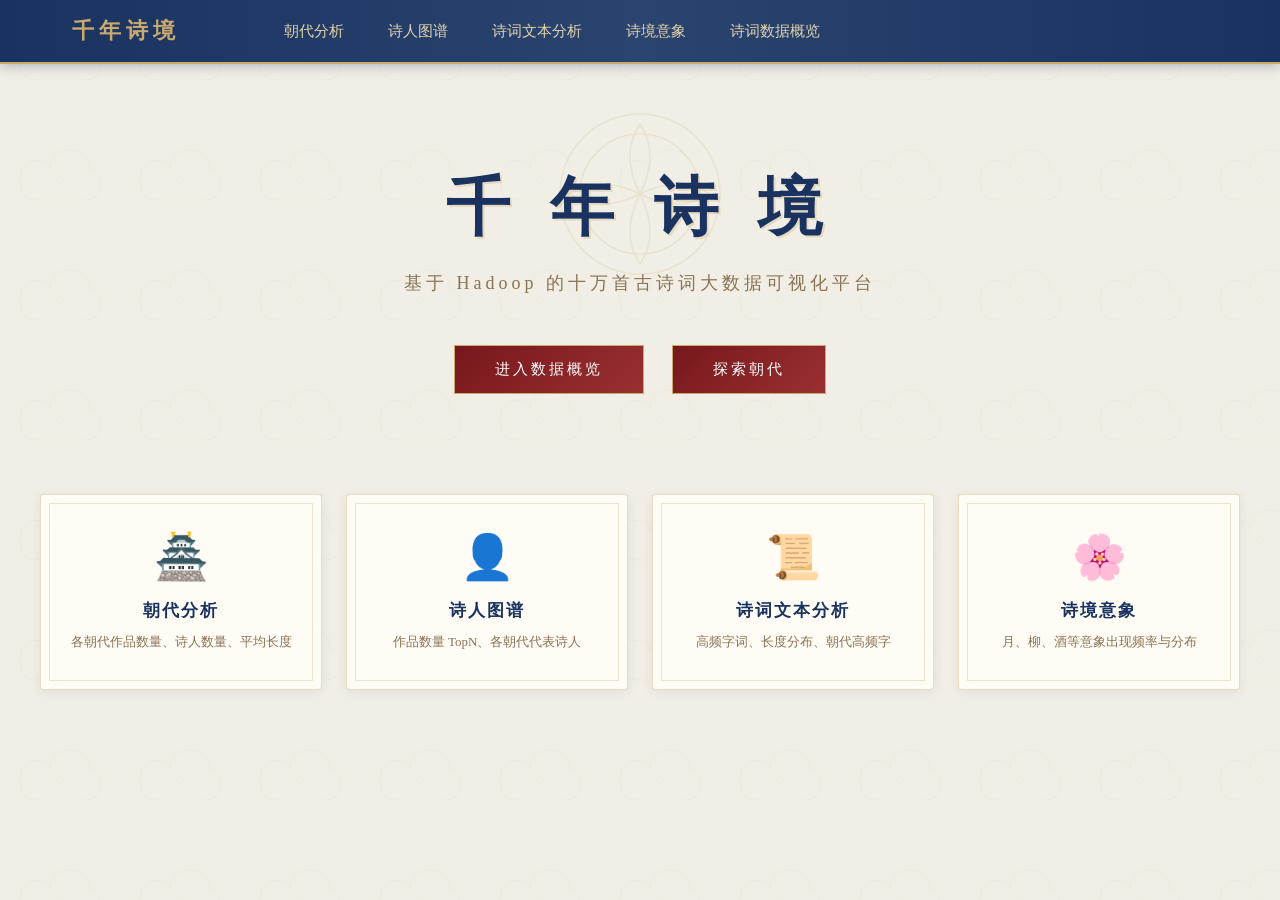
==== frontend/index.html @ cacd93f1 "feat:前端框架和简单的静态数据统计" ====
<!DOCTYPE html>
<html lang="zh-CN">
<head>
    <meta charset="UTF-8">
    <title>千年诗境 · 首页</title>
    <link rel="stylesheet" href="css/style.css">
</head>
<body data-page="home">
    <nav class="nav">
        <a href="index.html" class="logo">千年诗境</a>
        <a href="dynasty.html" data-page="dynasty">朝代分析</a>
        <a href="poet.html" data-page="poet">诗人图谱</a>
        <a href="text.html" data-page="text">诗词文本分析</a>
        <a href="imagery.html" data-page="imagery">诗境意象</a>
        <a href="overview.html" data-page="overview">诗词数据概览</a>
    </nav>

    <div class="hero">
        <h1>千 年 诗 境</h1>
        <p class="sub">基于 Hadoop 的十万首古诗词大数据可视化平台</p>
        <div class="actions">
            <a href="overview.html">进入数据概览</a>
            <a href="dynasty.html">探索朝代</a>
        </div>
    </div>

    <div class="feature-grid">
        <a href="dynasty.html" class="feature-item">
            <div class="icon">🏯</div>
            <h4>朝代分析</h4>
            <p>各朝代作品数量、诗人数量、平均长度</p>
        </a>
        <a href="poet.html" class="feature-item">
            <div class="icon">👤</div>
            <h4>诗人图谱</h4>
            <p>作品数量 TopN、各朝代代表诗人</p>
        </a>
        <a href="text.html" class="feature-item">
            <div class="icon">📜</div>
            <h4>诗词文本分析</h4>
            <p>高频字词、长度分布、朝代高频字</p>
        </a>
        <a href="imagery.html" class="feature-item">
            <div class="icon">🌸</div>
            <h4>诗境意象</h4>
            <p>月、柳、酒等意象出现频率与分布</p>
        </a>
    </div>

    <script src="js/common.js"></script>
</body>
</html>
---- frontend/css/style.css ----
/* ===== 千年诗境 · 掐丝珐琅古典风 ===== */
/* 配色：佛头青 #19325F / 朱樱 #77171C / 描金 #C9A96E / 莲子白 #E5D3AA / 凝脂 #F1EEE5 */

* { margin: 0; padding: 0; box-sizing: border-box; }

:root {
    --ink-blue: #19325F;      /* 佛头青 */
    --crimson: #77171C;       /* 朱樱 */
    --gold: #C9A96E;          /* 描金 */
    --gold-light: #E5D3AA;    /* 莲子白 */
    --paper: #F1EEE5;         /* 凝脂 */
    --paper-dark: #E8DFD0;
    --pine: #3D6036;          /* 松绿 */
    --vermilion: #A33F32;     /* 朱草 */
}

body {
    font-family: "Microsoft YaHei", "PingFang SC", "STSong", "宋体", serif;
    color: #2a2a2a;
    min-height: 100vh;
    /* 淡色云纹背景，用SVG内联pattern实现 */
    background-color: var(--paper);
    background-image: url("data:image/svg+xml,%3Csvg xmlns='http://www.w3.org/2000/svg' width='120' height='120' viewBox='0 0 120 120'%3E%3Cg fill='none' stroke='%23C9A96E' stroke-width='0.5' opacity='0.15'%3E%3Cpath d='M20,60 Q20,40 40,40 Q50,40 50,50 Q50,30 70,30 Q90,30 90,50 Q100,50 100,65 Q100,80 85,80 L35,80 Q20,80 20,60 Z'/%3E%3Ccircle cx='60' cy='60' r='3'/%3E%3C/g%3E%3C/svg%3E");
}

/* ===== 顶部导航：深蓝底 + 金边 ===== */
.nav {
    background: linear-gradient(90deg, var(--ink-blue) 0%, #2a4470 50%, var(--ink-blue) 100%);
    padding: 0 50px;
    display: flex;
    align-items: center;
    height: 64px;
    box-shadow: 0 2px 12px rgba(25, 50, 95, 0.3);
    border-bottom: 2px solid var(--gold);
    position: sticky;
    top: 0;
    z-index: 100;
}
.nav .logo {
    color: var(--gold);
    font-size: 22px;
    font-weight: bold;
    letter-spacing: 5px;
    margin-right: 60px;
    text-decoration: none;
    font-family: "STKaiti", "KaiTi", serif;
}
.nav a {
    color: var(--gold-light);
    text-decoration: none;
    padding: 0 22px;
    line-height: 64px;
    font-size: 15px;
    transition: all 0.25s;
    position: relative;
}
.nav a:hover {
    color: #fff;
    background: rgba(201, 169, 110, 0.15);
}
.nav a.active {
    color: #fff;
    background: rgba(201, 169, 110, 0.2);
}
.nav a.active::after {
    content: '';
    position: absolute;
    bottom: 0;
    left: 50%;
    transform: translateX(-50%);
    width: 30px;
    height: 2px;
    background: var(--gold);
}

/* ===== 页面容器 ===== */
.container {
    max-width: 1400px;
    margin: 0 auto;
    padding: 40px 30px;
}

/* ===== 页头：带装饰线 ===== */
.page-header {
    text-align: center;
    margin-bottom: 40px;
    padding: 20px 0;
}
.page-header h1 {
    font-size: 30px;
    color: var(--ink-blue);
    letter-spacing: 6px;
    font-family: "STKaiti", "KaiTi", serif;
    display: inline-block;
    padding: 0 40px;
    position: relative;
}
.page-header h1::before,
.page-header h1::after {
    content: '❖';
    color: var(--gold);
    font-size: 20px;
    position: absolute;
    top: 50%;
    transform: translateY(-50%);
}
.page-header h1::before { left: 0; }
.page-header h1::after { right: 0; }
.page-header p {
    color: #8b7355;
    margin-top: 12px;
    font-size: 14px;
    letter-spacing: 2px;
}

/* ===== 卡片：米白底 + 金边 + 古风角花 ===== */
.card {
    background: rgba(255, 253, 247, 0.9);
    border-radius: 4px;
    padding: 24px;
    box-shadow: 0 2px 16px rgba(25, 50, 95, 0.1);
    margin-bottom: 24px;
    border: 1px solid rgba(201, 169, 110, 0.4);
    position: relative;
}
/* 四角花纹装饰 */
.card::before,
.card::after {
    content: '';
    position: absolute;
    width: 14px;
    height: 14px;
    border: 2px solid var(--gold);
}
.card::before {
    top: -2px; left: -2px;
    border-right: none; border-bottom: none;
}
.card::after {
    bottom: -2px; right: -2px;
    border-left: none; border-top: none;
}
.card h3 {
    color: var(--ink-blue);
    font-size: 17px;
    margin-bottom: 18px;
    padding-left: 12px;
    border-left: 3px solid var(--crimson);
    font-family: "STKaiti", "KaiTi", serif;
    letter-spacing: 2px;
}

/* ===== 网格 ===== */
.grid-2 {
    display: grid;
    grid-template-columns: 1fr 1fr;
    gap: 24px;
}
.grid-2 .card { margin-bottom: 0; }
@media (max-width: 900px) {
    .grid-2 { grid-template-columns: 1fr; }
}

.chart {
    width: 100%;
    height: 360px;
}

/* ===== 首页 hero ===== */
.hero {
    text-align: center;
    padding: 100px 20px 60px;
    position: relative;
}
.hero::before {
    content: '';
    position: absolute;
    top: 30px; left: 50%;
    transform: translateX(-50%);
    width: 200px; height: 200px;
    background: url("data:image/svg+xml,%3Csvg xmlns='http://www.w3.org/2000/svg' viewBox='0 0 100 100'%3E%3Cg fill='none' stroke='%23C9A96E' stroke-width='0.8' opacity='0.3'%3E%3Ccircle cx='50' cy='50' r='40'/%3E%3Ccircle cx='50' cy='50' r='30'/%3E%3Cpath d='M50,15 Q60,30 50,50 Q40,30 50,15 Z'/%3E%3Cpath d='M50,85 Q60,70 50,50 Q40,70 50,85 Z'/%3E%3Cpath d='M15,50 Q30,40 50,50 Q30,60 15,50 Z'/%3E%3Cpath d='M85,50 Q70,40 50,50 Q70,60 85,50 Z'/%3E%3C/g%3E%3C/svg%3E") center/contain no-repeat;
    opacity: 0.5;
    pointer-events: none;
}
.hero h1 {
    font-size: 64px;
    color: var(--ink-blue);
    letter-spacing: 12px;
    margin-bottom: 20px;
    font-family: "STKaiti", "KaiTi", serif;
    text-shadow: 2px 2px 0 rgba(201, 169, 110, 0.3);
    position: relative;
}
.hero .sub {
    font-size: 18px;
    color: #8b7355;
    margin-bottom: 50px;
    letter-spacing: 4px;
}
.hero .actions { position: relative; }
.hero .actions a {
    display: inline-block;
    padding: 14px 40px;
    background: linear-gradient(135deg, var(--crimson), #993030);
    color: #fff;
    text-decoration: none;
    border: 1px solid var(--gold);
    margin: 0 12px;
    letter-spacing: 3px;
    font-size: 15px;
    transition: all 0.25s;
    position: relative;
}
.hero .actions a:hover {
    background: linear-gradient(135deg, #993030, var(--crimson));
    box-shadow: 0 4px 16px rgba(119, 23, 28, 0.4);
    transform: translateY(-2px);
}
.hero .actions a.secondary {
    background: transparent;
    color: var(--ink-blue);
    border: 1px solid var(--ink-blue);
}
.hero .actions a.secondary:hover {
    background: var(--ink-blue);
    color: #fff;
}

/* ===== 首页功能入口 ===== */
.feature-grid {
    display: grid;
    grid-template-columns: repeat(4, 1fr);
    gap: 24px;
    max-width: 1200px;
    margin: 40px auto 0;
}
@media (max-width: 900px) {
    .feature-grid { grid-template-columns: repeat(2, 1fr); }
}
.feature-item {
    background: rgba(255, 253, 247, 0.9);
    border-radius: 4px;
    padding: 36px 20px;
    text-align: center;
    text-decoration: none;
    color: #2a2a2a;
    border: 1px solid rgba(201, 169, 110, 0.4);
    box-shadow: 0 2px 12px rgba(25, 50, 95, 0.08);
    transition: all 0.25s;
    position: relative;
}
.feature-item::before {
    content: '';
    position: absolute;
    top: 8px; left: 8px; right: 8px; bottom: 8px;
    border: 1px solid rgba(201, 169, 110, 0.3);
    pointer-events: none;
}
.feature-item:hover {
    transform: translateY(-6px);
    box-shadow: 0 8px 24px rgba(25, 50, 95, 0.15);
    border-color: var(--gold);
}
.feature-item .icon {
    font-size: 44px;
    margin-bottom: 16px;
}
.feature-item h4 {
    color: var(--ink-blue);
    margin-bottom: 10px;
    font-size: 17px;
    font-family: "STKaiti", "KaiTi", serif;
    letter-spacing: 2px;
}
.feature-item p {
    font-size: 13px;
    color: #8b7355;
    line-height: 1.6;
}

.badge {
    display: inline-block;
    background: var(--gold);
    color: #fff;
    font-size: 12px;
    padding: 2px 10px;
    border-radius: 2px;
    margin-left: 8px;
    vertical-align: middle;
    letter-spacing: 1px;
}
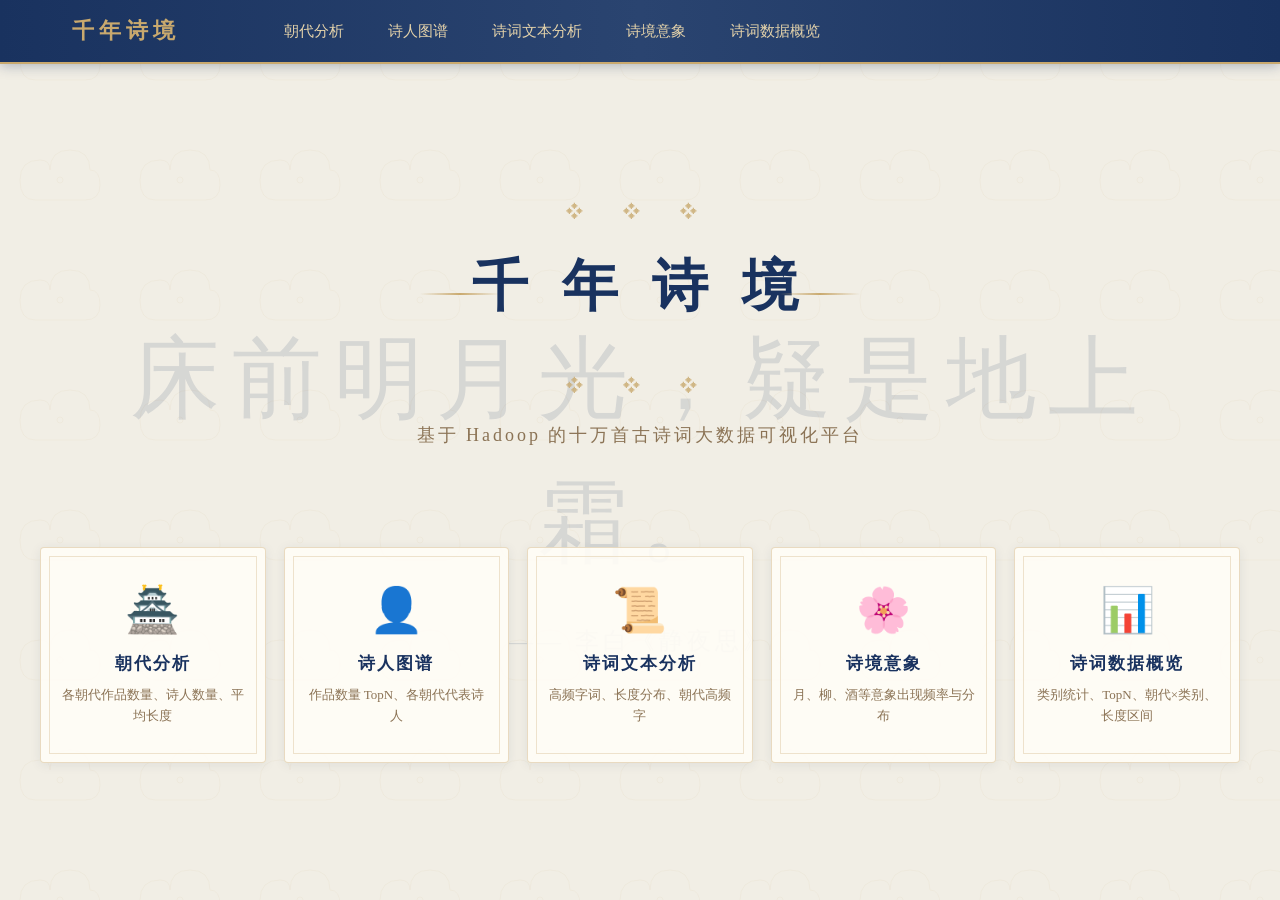
==== commit 781d06cd: "update" ====
--- a/frontend/index.html
+++ b/frontend/index.html
@@ -2,8 +2,111 @@
 <html lang="zh-CN">
 <head>
     <meta charset="UTF-8">
+    <meta name="viewport" content="width=device-width, initial-scale=1.0">
     <title>千年诗境 · 首页</title>
     <link rel="stylesheet" href="css/style.css">
+    <style>
+        /* 背景轮播诗句 */
+        .bg-poem {
+            position: fixed;
+            top: 64px;
+            left: 0; right: 0;
+            height: calc(100vh - 64px);
+            display: flex;
+            flex-direction: column;
+            align-items: center;
+            justify-content: center;
+            pointer-events: none;
+            z-index: 0;
+        }
+        .bg-poem .line {
+            font-size: clamp(40px, 8vw, 90px);
+            color: var(--ink-blue);
+            opacity: 0.12;
+            font-family: "STKaiti", "KaiTi", "华文楷体", serif;
+            letter-spacing: 12px;
+            text-align: center;
+            line-height: 1.6;
+            transition: opacity 1s ease;
+            padding: 0 40px;
+        }
+        .bg-poem .author {
+            font-size: clamp(16px, 2vw, 24px);
+            color: var(--ink-blue);
+            opacity: 0.12;
+            font-family: "STKaiti", "KaiTi", serif;
+            letter-spacing: 4px;
+            margin-top: 30px;
+            transition: opacity 1s ease;
+        }
+        .bg-poem.fade .line, .bg-poem.fade .author { opacity: 0; }
+
+        /* 主内容 */
+        .main-content {
+            position: relative;
+            z-index: 1;
+            min-height: calc(100vh - 64px);
+            display: flex;
+            flex-direction: column;
+            justify-content: center;
+            padding: 40px 20px;
+        }
+        .main-content h1 {
+            text-align: center;
+            font-size: clamp(36px, 6vw, 56px);
+            color: var(--ink-blue);
+            letter-spacing: 10px;
+            font-family: "STKaiti", "KaiTi", serif;
+            margin-bottom: 15px;
+            position: relative;
+            padding: 20px 60px;
+            display: inline-block;
+        }
+        /* 标题两侧花纹 */
+        .title-wrap {
+            text-align: center;
+            position: relative;
+            margin-bottom: 15px;
+        }
+        .title-wrap::before, .title-wrap::after {
+            content: '';
+            position: absolute;
+            top: 50%;
+            transform: translateY(-50%);
+            width: 80px;
+            height: 2px;
+            background: linear-gradient(90deg, transparent, var(--gold), transparent);
+        }
+        .title-wrap::before { left: calc(50% - 220px); }
+        .title-wrap::after { right: calc(50% - 220px); }
+        /* 标题上下装饰云纹 */
+        .title-deco {
+            text-align: center;
+            color: var(--gold);
+            font-size: 20px;
+            letter-spacing: 16px;
+            margin-bottom: 5px;
+            opacity: 0.8;
+        }
+        .main-content .sub {
+            text-align: center;
+            font-size: clamp(14px, 2vw, 18px);
+            color: #8b7355;
+            letter-spacing: 3px;
+            margin-bottom: 60px;
+        }
+        /* 5个功能卡片 */
+        .feature-grid {
+            grid-template-columns: repeat(5, 1fr);
+            gap: 18px;
+        }
+        @media (max-width: 1200px) {
+            .feature-grid { grid-template-columns: repeat(3, 1fr); }
+        }
+        @media (max-width: 700px) {
+            .feature-grid { grid-template-columns: repeat(2, 1fr); }
+        }
+    </style>
 </head>
 <body data-page="home">
     <nav class="nav">
@@ -15,38 +118,80 @@
         <a href="overview.html" data-page="overview">诗词数据概览</a>
     </nav>
 
-    <div class="hero">
-        <h1>千 年 诗 境</h1>
-        <p class="sub">基于 Hadoop 的十万首古诗词大数据可视化平台</p>
-        <div class="actions">
-            <a href="overview.html">进入数据概览</a>
-            <a href="dynasty.html">探索朝代</a>
+    <!-- 背景轮播诗句 -->
+    <div class="bg-poem" id="bgPoem">
+        <div class="line" id="poemLine">床前明月光，疑是地上霜。</div>
+        <div class="author" id="poemAuthor">—— 李白《静夜思》</div>
+    </div>
+
+    <!-- 主内容 -->
+    <div class="main-content">
+        <div class="title-deco">❖ ❖ ❖</div>
+        <div class="title-wrap">
+            <h1>千 年 诗 境</h1>
+        </div>
+        <div class="title-deco">❖ ❖ ❖</div>
+        <p class="sub" style="margin-top:20px;">基于 Hadoop 的十万首古诗词大数据可视化平台</p>
+
+        <div class="feature-grid">
+            <a href="dynasty.html" class="feature-item">
+                <div class="icon">🏯</div>
+                <h4>朝代分析</h4>
+                <p>各朝代作品数量、诗人数量、平均长度</p>
+            </a>
+            <a href="poet.html" class="feature-item">
+                <div class="icon">👤</div>
+                <h4>诗人图谱</h4>
+                <p>作品数量 TopN、各朝代代表诗人</p>
+            </a>
+            <a href="text.html" class="feature-item">
+                <div class="icon">📜</div>
+                <h4>诗词文本分析</h4>
+                <p>高频字词、长度分布、朝代高频字</p>
+            </a>
+            <a href="imagery.html" class="feature-item">
+                <div class="icon">🌸</div>
+                <h4>诗境意象</h4>
+                <p>月、柳、酒等意象出现频率与分布</p>
+            </a>
+            <a href="overview.html" class="feature-item">
+                <div class="icon">📊</div>
+                <h4>诗词数据概览</h4>
+                <p>类别统计、TopN、朝代×类别、长度区间</p>
+            </a>
         </div>
     </div>
 
-    <div class="feature-grid">
-        <a href="dynasty.html" class="feature-item">
-            <div class="icon">🏯</div>
-            <h4>朝代分析</h4>
-            <p>各朝代作品数量、诗人数量、平均长度</p>
-        </a>
-        <a href="poet.html" class="feature-item">
-            <div class="icon">👤</div>
-            <h4>诗人图谱</h4>
-            <p>作品数量 TopN、各朝代代表诗人</p>
-        </a>
-        <a href="text.html" class="feature-item">
-            <div class="icon">📜</div>
-            <h4>诗词文本分析</h4>
-            <p>高频字词、长度分布、朝代高频字</p>
-        </a>
-        <a href="imagery.html" class="feature-item">
-            <div class="icon">🌸</div>
-            <h4>诗境意象</h4>
-            <p>月、柳、酒等意象出现频率与分布</p>
-        </a>
-    </div>
+    <script src="js/common.js"></script>
+    <script>
+        const poems = [
+            { line: "床前明月光，疑是地上霜。", author: "李白《静夜思》" },
+            { line: "白日依山尽，黄河入海流。", author: "王之涣《登鹳雀楼》" },
+            { line: "春眠不觉晓，处处闻啼鸟。", author: "孟浩然《春晓》" },
+            { line: "红豆生南国，春来发几枝。", author: "王维《相思》" },
+            { line: "会当凌绝顶，一览众山小。", author: "杜甫《望岳》" },
+            { line: "海上生明月，天涯共此时。", author: "张九龄《望月怀远》" },
+            { line: "大漠孤烟直，长河落日圆。", author: "王维《使至塞上》" },
+            { line: "山重水复疑无路，柳暗花明又一村。", author: "陆游《游山西村》" }
+        ];
 
-    <script src="js/common.js"></script>
+        const bgEl = document.getElementById('bgPoem');
+        const lineEl = document.getElementById('poemLine');
+        const authorEl = document.getElementById('poemAuthor');
+        let currentIdx = 0;
+
+        function showNextPoem() {
+            bgEl.classList.add('fade');
+            setTimeout(() => {
+                currentIdx = (currentIdx + 1) % poems.length;
+                lineEl.textContent = poems[currentIdx].line;
+                authorEl.textContent = "—— " + poems[currentIdx].author;
+                bgEl.classList.remove('fade');
+            }, 1000);
+        }
+
+        // 4秒自动换
+        setInterval(showNextPoem, 4000);
+    </script>
 </body>
 </html>
--- a/frontend/css/style.css
+++ b/frontend/css/style.css
@@ -289,3 +289,21 @@
     vertical-align: middle;
     letter-spacing: 1px;
 }
+
+/* 古风空状态占位 */
+.chart-empty {
+    width: 100%;
+    height: 360px;
+    display: flex;
+    flex-direction: column;
+    align-items: center;
+    justify-content: center;
+    color: #b8a88a;
+    font-family: "STKaiti", "KaiTi", serif;
+    letter-spacing: 3px;
+    border: 1px dashed rgba(201, 169, 110, 0.4);
+    background: rgba(245, 240, 232, 0.5);
+}
+.chart-empty .icon { font-size: 40px; margin-bottom: 15px; opacity: 0.6; }
+.chart-empty .text { font-size: 15px; }
+.chart-empty .sub { font-size: 12px; margin-top: 8px; color: #c9b896; letter-spacing: 1px; }
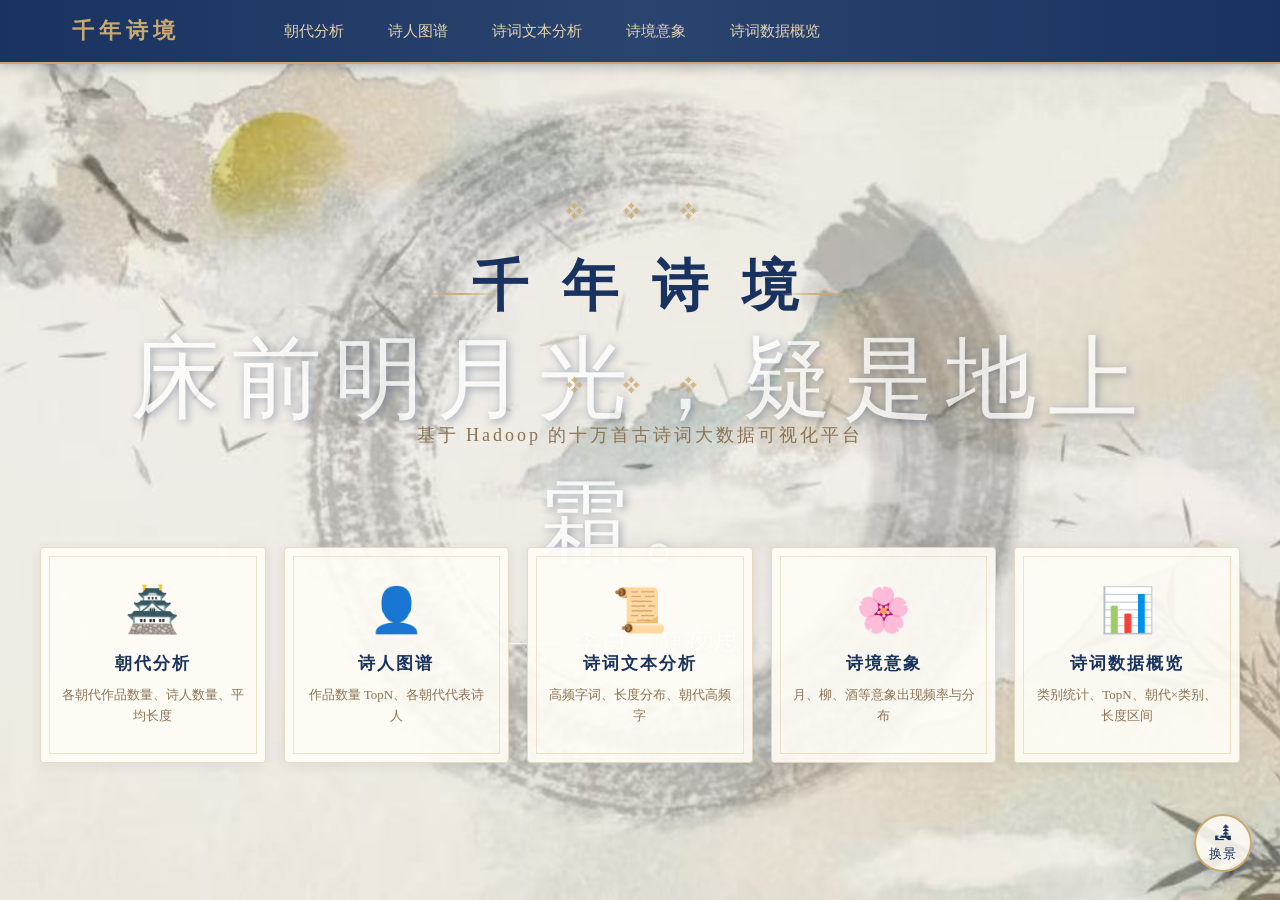
==== commit bf405979: "feat:右下角可换首页背景" ====
--- a/frontend/index.html
+++ b/frontend/index.html
@@ -6,6 +6,15 @@
     <title>千年诗境 · 首页</title>
     <link rel="stylesheet" href="css/style.css">
     <style>
+        /* 背景图层（承载水墨背景图，可切换） */
+        .bg-layer {
+            position: fixed;
+            inset: 0;
+            z-index: 0;
+            background: url('img/bg-home.jpg') center/cover no-repeat fixed;
+            transition: opacity 0.6s ease;
+        }
+
         /* 背景轮播诗句 */
         .bg-poem {
             position: fixed;
@@ -17,29 +26,61 @@
             align-items: center;
             justify-content: center;
             pointer-events: none;
-            z-index: 0;
+            z-index: 1;
         }
         .bg-poem .line {
             font-size: clamp(40px, 8vw, 90px);
-            color: var(--ink-blue);
-            opacity: 0.12;
+            color: #fff;
+            opacity: 0.75;
             font-family: "STKaiti", "KaiTi", "华文楷体", serif;
             letter-spacing: 12px;
             text-align: center;
             line-height: 1.6;
             transition: opacity 1s ease;
             padding: 0 40px;
+            text-shadow: 2px 2px 8px rgba(25, 50, 95, 0.5);
         }
         .bg-poem .author {
             font-size: clamp(16px, 2vw, 24px);
-            color: var(--ink-blue);
-            opacity: 0.12;
+            color: #fff;
+            opacity: 0.75;
             font-family: "STKaiti", "KaiTi", serif;
             letter-spacing: 4px;
             margin-top: 30px;
             transition: opacity 1s ease;
+            text-shadow: 2px 2px 6px rgba(25, 50, 95, 0.5);
         }
         .bg-poem.fade .line, .bg-poem.fade .author { opacity: 0; }
+
+        /* 换景按钮 */
+        .bg-switch {
+            position: fixed;
+            bottom: 28px;
+            right: 28px;
+            z-index: 300;
+            width: 58px;
+            height: 58px;
+            border-radius: 50%;
+            background: rgba(255, 253, 247, 0.85);
+            border: 2px solid var(--gold);
+            color: var(--ink-blue);
+            font-size: 13px;
+            font-family: "STKaiti", "KaiTi", serif;
+            letter-spacing: 1px;
+            cursor: pointer;
+            display: flex;
+            align-items: center;
+            justify-content: center;
+            flex-direction: column;
+            box-shadow: 0 3px 12px rgba(25, 50, 95, 0.2);
+            transition: all 0.25s;
+        }
+        .bg-switch .icon { font-size: 18px; margin-bottom: 1px; }
+        .bg-switch:hover {
+            background: var(--ink-blue);
+            color: #fff;
+            transform: rotate(20deg);
+        }
 
         /* 主内容 */
         .main-content {
@@ -118,11 +159,20 @@
         <a href="overview.html" data-page="overview">诗词数据概览</a>
     </nav>
 
+    <!-- 背景图层 -->
+    <div class="bg-layer" id="bgLayer"></div>
+
     <!-- 背景轮播诗句 -->
     <div class="bg-poem" id="bgPoem">
         <div class="line" id="poemLine">床前明月光，疑是地上霜。</div>
         <div class="author" id="poemAuthor">—— 李白《静夜思》</div>
     </div>
+
+    <!-- 换景按钮 -->
+    <button class="bg-switch" id="bgSwitch" onclick="switchBg()" title="更换背景">
+        <span class="icon">🏞</span>
+        <span>换景</span>
+    </button>
 
     <!-- 主内容 -->
     <div class="main-content">
@@ -192,6 +242,19 @@
 
         // 4秒自动换
         setInterval(showNextPoem, 4000);
+
+        // ===== 换景功能：三张背景循环切换 =====
+        const bgImages = ['img/bg-home.jpg', 'img/bg-2.jpg', 'img/bg-3.jpg'];
+        const bgLayer = document.getElementById('bgLayer');
+        let bgIdx = 0;
+        function switchBg() {
+            bgLayer.style.opacity = 0;
+            setTimeout(() => {
+                bgIdx = (bgIdx + 1) % bgImages.length;
+                bgLayer.style.backgroundImage = `url('${bgImages[bgIdx]}')`;
+                bgLayer.style.opacity = 1;
+            }, 600);
+        }
     </script>
 </body>
 </html>
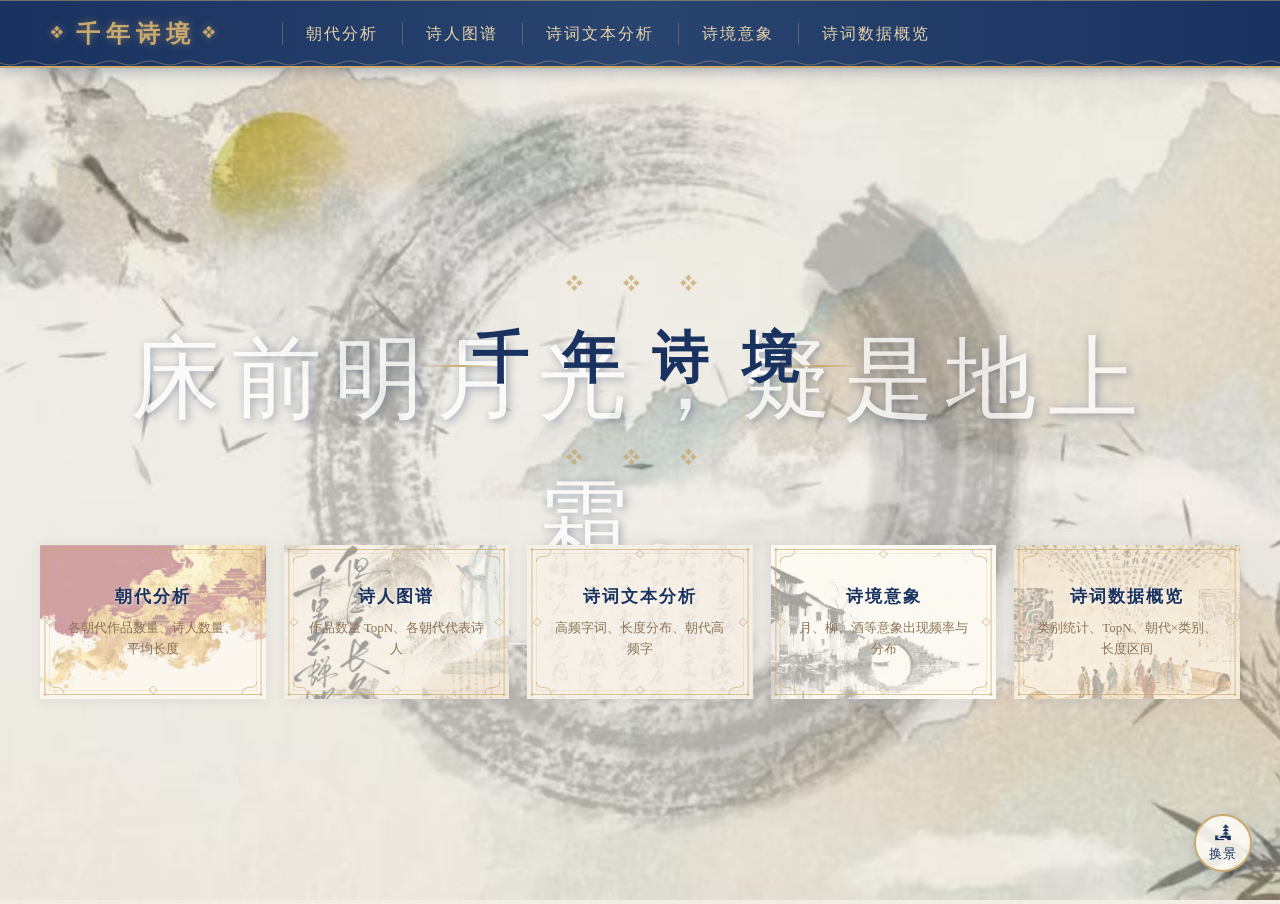
==== commit f7c3f830: "update" ====
--- a/frontend/index.html
+++ b/frontend/index.html
@@ -140,6 +140,7 @@
         .feature-grid {
             grid-template-columns: repeat(5, 1fr);
             gap: 18px;
+            margin-top: 70px;
         }
         @media (max-width: 1200px) {
             .feature-grid { grid-template-columns: repeat(3, 1fr); }
@@ -181,31 +182,25 @@
             <h1>千 年 诗 境</h1>
         </div>
         <div class="title-deco">❖ ❖ ❖</div>
-        <p class="sub" style="margin-top:20px;">基于 Hadoop 的十万首古诗词大数据可视化平台</p>
 
         <div class="feature-grid">
-            <a href="dynasty.html" class="feature-item">
-                <div class="icon">🏯</div>
+            <a href="dynasty.html" class="feature-item card-bg-1">
                 <h4>朝代分析</h4>
                 <p>各朝代作品数量、诗人数量、平均长度</p>
             </a>
-            <a href="poet.html" class="feature-item">
-                <div class="icon">👤</div>
+            <a href="poet.html" class="feature-item card-bg-2">
                 <h4>诗人图谱</h4>
                 <p>作品数量 TopN、各朝代代表诗人</p>
             </a>
-            <a href="text.html" class="feature-item">
-                <div class="icon">📜</div>
+            <a href="text.html" class="feature-item card-bg-3">
                 <h4>诗词文本分析</h4>
                 <p>高频字词、长度分布、朝代高频字</p>
             </a>
-            <a href="imagery.html" class="feature-item">
-                <div class="icon">🌸</div>
+            <a href="imagery.html" class="feature-item card-bg-4">
                 <h4>诗境意象</h4>
                 <p>月、柳、酒等意象出现频率与分布</p>
             </a>
-            <a href="overview.html" class="feature-item">
-                <div class="icon">📊</div>
+            <a href="overview.html" class="feature-item card-bg-5">
                 <h4>诗词数据概览</h4>
                 <p>类别统计、TopN、朝代×类别、长度区间</p>
             </a>
--- a/frontend/css/style.css
+++ b/frontend/css/style.css
@@ -23,36 +23,85 @@
     background-image: url("data:image/svg+xml,%3Csvg xmlns='http://www.w3.org/2000/svg' width='120' height='120' viewBox='0 0 120 120'%3E%3Cg fill='none' stroke='%23C9A96E' stroke-width='0.5' opacity='0.15'%3E%3Cpath d='M20,60 Q20,40 40,40 Q50,40 50,50 Q50,30 70,30 Q90,30 90,50 Q100,50 100,65 Q100,80 85,80 L35,80 Q20,80 20,60 Z'/%3E%3Ccircle cx='60' cy='60' r='3'/%3E%3C/g%3E%3C/svg%3E");
 }
 
-/* ===== 顶部导航：深蓝底 + 金边 ===== */
+/* ===== 顶部导航：深蓝底 + 金边 + 祥云装饰 ===== */
 .nav {
     background: linear-gradient(90deg, var(--ink-blue) 0%, #2a4470 50%, var(--ink-blue) 100%);
     padding: 0 50px;
     display: flex;
     align-items: center;
-    height: 64px;
-    box-shadow: 0 2px 12px rgba(25, 50, 95, 0.3);
+    height: 68px;
+    box-shadow: 0 2px 14px rgba(25, 50, 95, 0.35);
     border-bottom: 2px solid var(--gold);
+    border-top: 1px solid rgba(201, 169, 110, 0.5);
     position: sticky;
     top: 0;
     z-index: 100;
-}
+    position: relative;
+}
+/* 底部祥云波浪纹 */
+.nav::after {
+    content: '';
+    position: absolute;
+    bottom: 0;
+    left: 0;
+    right: 0;
+    height: 8px;
+    background: url("data:image/svg+xml,%3Csvg xmlns='http://www.w3.org/2000/svg' width='200' height='8'%3E%3Cpath fill='none' stroke='%23C9A96E' stroke-width='0.8' opacity='0.55' d='M0,5 Q10,1 20,5 Q30,9 40,5 Q50,1 60,5 Q70,9 80,5 Q90,1 100,5 Q110,9 120,5 Q130,1 140,5 Q150,9 160,5 Q170,1 180,5 Q190,9 200,5'/%3E%3C/svg%3E") repeat-x center / 200px 8px;
+    pointer-events: none;
+    z-index: 2;
+}
+/* logo：描金楷体 + 两侧花纹 */
 .nav .logo {
     color: var(--gold);
-    font-size: 22px;
+    font-size: 24px;
     font-weight: bold;
-    letter-spacing: 5px;
+    letter-spacing: 6px;
     margin-right: 60px;
     text-decoration: none;
-    font-family: "STKaiti", "KaiTi", serif;
+    font-family: "STKaiti", "KaiTi", "华文楷体", serif;
+    text-shadow: 0 0 8px rgba(201, 169, 110, 0.5);
+    position: relative;
+    padding: 0 26px;
+}
+.nav .logo::before {
+    content: '❖';
+    position: absolute;
+    left: 0;
+    top: 50%;
+    transform: translateY(-50%);
+    font-size: 14px;
+    color: var(--gold);
+}
+.nav .logo::after {
+    content: '❖';
+    position: absolute;
+    right: 0;
+    top: 50%;
+    transform: translateY(-50%);
+    font-size: 14px;
+    color: var(--gold);
 }
 .nav a {
     color: var(--gold-light);
     text-decoration: none;
-    padding: 0 22px;
-    line-height: 64px;
-    font-size: 15px;
+    padding: 0 24px;
+    line-height: 66px;
+    font-size: 16px;
+    font-family: "STKaiti", "KaiTi", "华文楷体", serif;
+    letter-spacing: 2px;
     transition: all 0.25s;
     position: relative;
+}
+/* 导航项之间的分隔符 */
+.nav a + a::before {
+    content: '';
+    position: absolute;
+    left: 0;
+    top: 50%;
+    transform: translateY(-50%);
+    width: 1px;
+    height: 22px;
+    background: rgba(201, 169, 110, 0.35);
 }
 .nav a:hover {
     color: #fff;
@@ -63,14 +112,13 @@
     background: rgba(201, 169, 110, 0.2);
 }
 .nav a.active::after {
-    content: '';
-    position: absolute;
-    bottom: 0;
+    content: '❖';
+    position: absolute;
+    bottom: 1px;
     left: 50%;
     transform: translateX(-50%);
-    width: 30px;
-    height: 2px;
-    background: var(--gold);
+    font-size: 9px;
+    color: var(--gold);
 }
 
 /* ===== 页面容器 ===== */
@@ -238,28 +286,77 @@
     .feature-grid { grid-template-columns: repeat(2, 1fr); }
 }
 .feature-item {
-    background: rgba(255, 253, 247, 0.9);
-    border-radius: 4px;
-    padding: 36px 20px;
+    border-radius: 0;
+    padding: 40px 22px;
     text-align: center;
     text-decoration: none;
     color: #2a2a2a;
-    border: 1px solid rgba(201, 169, 110, 0.4);
     box-shadow: 0 2px 12px rgba(25, 50, 95, 0.08);
     transition: all 0.25s;
     position: relative;
-}
-.feature-item::before {
-    content: '';
-    position: absolute;
-    top: 8px; left: 8px; right: 8px; bottom: 8px;
-    border: 1px solid rgba(201, 169, 110, 0.3);
-    pointer-events: none;
+    /* 古风线条边框（SVG）：双细金框 + 四角卷草 + 四边菱形 + 角点 */
+    background:
+        url("data:image/svg+xml,%3Csvg xmlns='http://www.w3.org/2000/svg' width='320' height='240'%3E%3Cg fill='none' stroke='%23C9A96E' stroke-width='1'%3E%3Crect x='7' y='7' width='306' height='226'/%3E%3Crect x='13' y='13' width='294' height='214' stroke-width='0.5' opacity='0.55'/%3E%3Cpath d='M34,7 Q34,18 23,18 Q13,18 13,27'/%3E%3Cpath d='M286,7 Q286,18 297,18 Q307,18 307,27'/%3E%3Cpath d='M34,233 Q34,222 23,222 Q13,222 13,213'/%3E%3Cpath d='M286,233 Q286,222 297,222 Q307,222 307,213'/%3E%3Cpath d='M160,8 L166,14 L160,20 L154,14 Z'/%3E%3Cpath d='M160,220 L166,226 L160,232 L154,226 Z'/%3E%3Cpath d='M8,120 L14,114 L20,120 L14,126 Z'/%3E%3Cpath d='M300,120 L306,114 L312,120 L306,126 Z'/%3E%3Ccircle cx='7' cy='7' r='1.6'/%3E%3Ccircle cx='313' cy='7' r='1.6'/%3E%3Ccircle cx='7' cy='233' r='1.6'/%3E%3Ccircle cx='313' cy='233' r='1.6'/%3E%3C/g%3E%3C/svg%3E") center / 100% 100% no-repeat,
+        rgba(255, 253, 247, 0.92);
 }
 .feature-item:hover {
     transform: translateY(-6px);
     box-shadow: 0 8px 24px rgba(25, 50, 95, 0.15);
-    border-color: var(--gold);
+}
+/* 五个卡片各自的背景图（图片 + 半透明遮罩，保证文字可读） */
+.feature-item.card-bg-1 {
+    background-image:
+        url("data:image/svg+xml,%3Csvg xmlns='http://www.w3.org/2000/svg' width='320' height='240'%3E%3Cg fill='none' stroke='%23C9A96E' stroke-width='1'%3E%3Crect x='7' y='7' width='306' height='226'/%3E%3Crect x='13' y='13' width='294' height='214' stroke-width='0.5' opacity='0.55'/%3E%3Cpath d='M34,7 Q34,18 23,18 Q13,18 13,27'/%3E%3Cpath d='M286,7 Q286,18 297,18 Q307,18 307,27'/%3E%3Cpath d='M34,233 Q34,222 23,222 Q13,222 13,213'/%3E%3Cpath d='M286,233 Q286,222 297,222 Q307,222 307,213'/%3E%3Cpath d='M160,8 L166,14 L160,20 L154,14 Z'/%3E%3Cpath d='M160,220 L166,226 L160,232 L154,226 Z'/%3E%3Cpath d='M8,120 L14,114 L20,120 L14,126 Z'/%3E%3Cpath d='M300,120 L306,114 L312,120 L306,126 Z'/%3E%3Ccircle cx='7' cy='7' r='1.6'/%3E%3Ccircle cx='313' cy='7' r='1.6'/%3E%3Ccircle cx='7' cy='233' r='1.6'/%3E%3Ccircle cx='313' cy='233' r='1.6'/%3E%3C/g%3E%3C/svg%3E"),
+        linear-gradient(rgba(255, 253, 247, 0.62), rgba(255, 253, 247, 0.62)),
+        url('../img/card-1.jpg');
+    background-size: 100% 100%, 100% 100%, cover;
+    background-position: center, center, center;
+    background-repeat: no-repeat;
+}
+.feature-item.card-bg-2 {
+    background-image:
+        url("data:image/svg+xml,%3Csvg xmlns='http://www.w3.org/2000/svg' width='320' height='240'%3E%3Cg fill='none' stroke='%23C9A96E' stroke-width='1'%3E%3Crect x='7' y='7' width='306' height='226'/%3E%3Crect x='13' y='13' width='294' height='214' stroke-width='0.5' opacity='0.55'/%3E%3Cpath d='M34,7 Q34,18 23,18 Q13,18 13,27'/%3E%3Cpath d='M286,7 Q286,18 297,18 Q307,18 307,27'/%3E%3Cpath d='M34,233 Q34,222 23,222 Q13,222 13,213'/%3E%3Cpath d='M286,233 Q286,222 297,222 Q307,222 307,213'/%3E%3Cpath d='M160,8 L166,14 L160,20 L154,14 Z'/%3E%3Cpath d='M160,220 L166,226 L160,232 L154,226 Z'/%3E%3Cpath d='M8,120 L14,114 L20,120 L14,126 Z'/%3E%3Cpath d='M300,120 L306,114 L312,120 L306,126 Z'/%3E%3Ccircle cx='7' cy='7' r='1.6'/%3E%3Ccircle cx='313' cy='7' r='1.6'/%3E%3Ccircle cx='7' cy='233' r='1.6'/%3E%3Ccircle cx='313' cy='233' r='1.6'/%3E%3C/g%3E%3C/svg%3E"),
+        linear-gradient(rgba(255, 253, 247, 0.62), rgba(255, 253, 247, 0.62)),
+        url('../img/card-2.jpg');
+    background-size: 100% 100%, 100% 100%, cover;
+    background-position: center, center, center;
+    background-repeat: no-repeat;
+}
+.feature-item.card-bg-3 {
+    background-image:
+        url("data:image/svg+xml,%3Csvg xmlns='http://www.w3.org/2000/svg' width='320' height='240'%3E%3Cg fill='none' stroke='%23C9A96E' stroke-width='1'%3E%3Crect x='7' y='7' width='306' height='226'/%3E%3Crect x='13' y='13' width='294' height='214' stroke-width='0.5' opacity='0.55'/%3E%3Cpath d='M34,7 Q34,18 23,18 Q13,18 13,27'/%3E%3Cpath d='M286,7 Q286,18 297,18 Q307,18 307,27'/%3E%3Cpath d='M34,233 Q34,222 23,222 Q13,222 13,213'/%3E%3Cpath d='M286,233 Q286,222 297,222 Q307,222 307,213'/%3E%3Cpath d='M160,8 L166,14 L160,20 L154,14 Z'/%3E%3Cpath d='M160,220 L166,226 L160,232 L154,226 Z'/%3E%3Cpath d='M8,120 L14,114 L20,120 L14,126 Z'/%3E%3Cpath d='M300,120 L306,114 L312,120 L306,126 Z'/%3E%3Ccircle cx='7' cy='7' r='1.6'/%3E%3Ccircle cx='313' cy='7' r='1.6'/%3E%3Ccircle cx='7' cy='233' r='1.6'/%3E%3Ccircle cx='313' cy='233' r='1.6'/%3E%3C/g%3E%3C/svg%3E"),
+        linear-gradient(rgba(255, 253, 247, 0.62), rgba(255, 253, 247, 0.62)),
+        url('../img/card-3.jpg');
+    background-size: 100% 100%, 100% 100%, cover;
+    background-position: center, center, center;
+    background-repeat: no-repeat;
+}
+.feature-item.card-bg-4 {
+    background-image:
+        url("data:image/svg+xml,%3Csvg xmlns='http://www.w3.org/2000/svg' width='320' height='240'%3E%3Cg fill='none' stroke='%23C9A96E' stroke-width='1'%3E%3Crect x='7' y='7' width='306' height='226'/%3E%3Crect x='13' y='13' width='294' height='214' stroke-width='0.5' opacity='0.55'/%3E%3Cpath d='M34,7 Q34,18 23,18 Q13,18 13,27'/%3E%3Cpath d='M286,7 Q286,18 297,18 Q307,18 307,27'/%3E%3Cpath d='M34,233 Q34,222 23,222 Q13,222 13,213'/%3E%3Cpath d='M286,233 Q286,222 297,222 Q307,222 307,213'/%3E%3Cpath d='M160,8 L166,14 L160,20 L154,14 Z'/%3E%3Cpath d='M160,220 L166,226 L160,232 L154,226 Z'/%3E%3Cpath d='M8,120 L14,114 L20,120 L14,126 Z'/%3E%3Cpath d='M300,120 L306,114 L312,120 L306,126 Z'/%3E%3Ccircle cx='7' cy='7' r='1.6'/%3E%3Ccircle cx='313' cy='7' r='1.6'/%3E%3Ccircle cx='7' cy='233' r='1.6'/%3E%3Ccircle cx='313' cy='233' r='1.6'/%3E%3C/g%3E%3C/svg%3E"),
+        linear-gradient(rgba(255, 253, 247, 0.62), rgba(255, 253, 247, 0.62)),
+        url('../img/card-4.jpg');
+    background-size: 100% 100%, 100% 100%, cover;
+    background-position: center, center, center;
+    background-repeat: no-repeat;
+}
+.feature-item.card-bg-5 {
+    background-image:
+        url("data:image/svg+xml,%3Csvg xmlns='http://www.w3.org/2000/svg' width='320' height='240'%3E%3Cg fill='none' stroke='%23C9A96E' stroke-width='1'%3E%3Crect x='7' y='7' width='306' height='226'/%3E%3Crect x='13' y='13' width='294' height='214' stroke-width='0.5' opacity='0.55'/%3E%3Cpath d='M34,7 Q34,18 23,18 Q13,18 13,27'/%3E%3Cpath d='M286,7 Q286,18 297,18 Q307,18 307,27'/%3E%3Cpath d='M34,233 Q34,222 23,222 Q13,222 13,213'/%3E%3Cpath d='M286,233 Q286,222 297,222 Q307,222 307,213'/%3E%3Cpath d='M160,8 L166,14 L160,20 L154,14 Z'/%3E%3Cpath d='M160,220 L166,226 L160,232 L154,226 Z'/%3E%3Cpath d='M8,120 L14,114 L20,120 L14,126 Z'/%3E%3Cpath d='M300,120 L306,114 L312,120 L306,126 Z'/%3E%3Ccircle cx='7' cy='7' r='1.6'/%3E%3Ccircle cx='313' cy='7' r='1.6'/%3E%3Ccircle cx='7' cy='233' r='1.6'/%3E%3Ccircle cx='313' cy='233' r='1.6'/%3E%3C/g%3E%3C/svg%3E"),
+        linear-gradient(rgba(255, 253, 247, 0.62), rgba(255, 253, 247, 0.62)),
+        url('../img/card-5.jpg');
+    background-size: 100% 100%, 100% 100%, cover;
+    background-position: center, center, center;
+    background-repeat: no-repeat;
+}
+/* 卡片文字在图上加阴影保证可读 */
+.feature-item h4 {
+    color: var(--ink-blue);
+    margin-bottom: 10px;
+    font-size: 17px;
+    font-family: "STKaiti", "KaiTi", serif;
+    letter-spacing: 2px;
+    text-shadow: 1px 1px 4px rgba(255, 253, 247, 0.8);
 }
 .feature-item .icon {
     font-size: 44px;
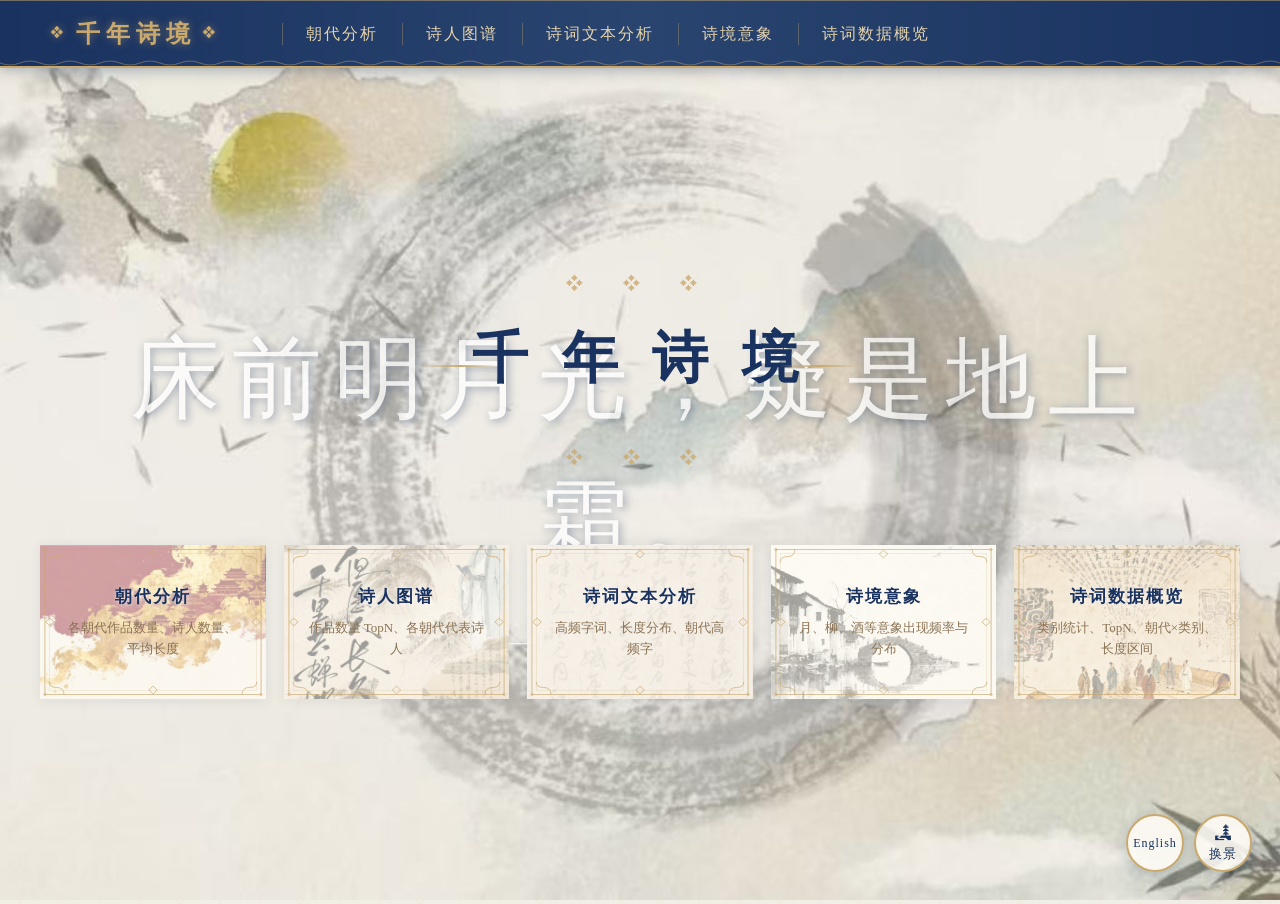
==== commit 5ac81b22: "feat:中英文" ====
--- a/frontend/index.html
+++ b/frontend/index.html
@@ -152,12 +152,12 @@
 </head>
 <body data-page="home">
     <nav class="nav">
-        <a href="index.html" class="logo">千年诗境</a>
-        <a href="dynasty.html" data-page="dynasty">朝代分析</a>
-        <a href="poet.html" data-page="poet">诗人图谱</a>
-        <a href="text.html" data-page="text">诗词文本分析</a>
-        <a href="imagery.html" data-page="imagery">诗境意象</a>
-        <a href="overview.html" data-page="overview">诗词数据概览</a>
+        <a href="index.html" class="logo" data-i18n="logo">千年诗境</a>
+        <a href="dynasty.html" data-page="dynasty" data-i18n="nav.dynasty">朝代分析</a>
+        <a href="poet.html" data-page="poet" data-i18n="nav.poet">诗人图谱</a>
+        <a href="text.html" data-page="text" data-i18n="nav.text">诗词文本分析</a>
+        <a href="imagery.html" data-page="imagery" data-i18n="nav.imagery">诗境意象</a>
+        <a href="overview.html" data-page="overview" data-i18n="nav.overview">诗词数据概览</a>
     </nav>
 
     <!-- 背景图层 -->
@@ -170,39 +170,39 @@
     </div>
 
     <!-- 换景按钮 -->
-    <button class="bg-switch" id="bgSwitch" onclick="switchBg()" title="更换背景">
+    <button class="bg-switch" id="bgSwitch" onclick="switchBg()" title="更换背景" data-i18n-title="bgTitle">
         <span class="icon">🏞</span>
-        <span>换景</span>
+        <span data-i18n="switchBg">换景</span>
     </button>
 
     <!-- 主内容 -->
     <div class="main-content">
         <div class="title-deco">❖ ❖ ❖</div>
         <div class="title-wrap">
-            <h1>千 年 诗 境</h1>
+            <h1 data-i18n="home.title">千 年 诗 境</h1>
         </div>
         <div class="title-deco">❖ ❖ ❖</div>
 
         <div class="feature-grid">
             <a href="dynasty.html" class="feature-item card-bg-1">
-                <h4>朝代分析</h4>
-                <p>各朝代作品数量、诗人数量、平均长度</p>
+                <h4 data-i18n="home.card1.title">朝代分析</h4>
+                <p data-i18n="home.card1.desc">各朝代作品数量、诗人数量、平均长度</p>
             </a>
             <a href="poet.html" class="feature-item card-bg-2">
-                <h4>诗人图谱</h4>
-                <p>作品数量 TopN、各朝代代表诗人</p>
+                <h4 data-i18n="home.card2.title">诗人图谱</h4>
+                <p data-i18n="home.card2.desc">作品数量 TopN、各朝代代表诗人</p>
             </a>
             <a href="text.html" class="feature-item card-bg-3">
-                <h4>诗词文本分析</h4>
-                <p>高频字词、长度分布、朝代高频字</p>
+                <h4 data-i18n="home.card3.title">诗词文本分析</h4>
+                <p data-i18n="home.card3.desc">高频字词、长度分布、朝代高频字</p>
             </a>
             <a href="imagery.html" class="feature-item card-bg-4">
-                <h4>诗境意象</h4>
-                <p>月、柳、酒等意象出现频率与分布</p>
+                <h4 data-i18n="home.card4.title">诗境意象</h4>
+                <p data-i18n="home.card4.desc">月、柳、酒等意象出现频率与分布</p>
             </a>
             <a href="overview.html" class="feature-item card-bg-5">
-                <h4>诗词数据概览</h4>
-                <p>类别统计、TopN、朝代×类别、长度区间</p>
+                <h4 data-i18n="home.card5.title">诗词数据概览</h4>
+                <p data-i18n="home.card5.desc">类别统计、TopN、朝代×类别、长度区间</p>
             </a>
         </div>
     </div>
--- a/frontend/css/style.css
+++ b/frontend/css/style.css
@@ -2,6 +2,33 @@
 /* 配色：佛头青 #19325F / 朱樱 #77171C / 描金 #C9A96E / 莲子白 #E5D3AA / 凝脂 #F1EEE5 */
 
 * { margin: 0; padding: 0; box-sizing: border-box; }
+
+/* 中英文切换按钮（右下角圆形，紧挨换景按钮） */
+.lang-switch {
+    position: fixed;
+    bottom: 28px;
+    right: 96px;
+    z-index: 300;
+    width: 58px;
+    height: 58px;
+    border-radius: 50%;
+    background: rgba(255, 253, 247, 0.85);
+    border: 2px solid var(--gold);
+    color: var(--ink-blue);
+    font-size: 12px;
+    font-family: "STKaiti", "KaiTi", serif;
+    letter-spacing: 1px;
+    cursor: pointer;
+    display: flex;
+    align-items: center;
+    justify-content: center;
+    box-shadow: 0 3px 12px rgba(25, 50, 95, 0.2);
+    transition: all 0.25s;
+}
+.lang-switch:hover {
+    background: var(--ink-blue);
+    color: #fff;
+}
 
 :root {
     --ink-blue: #19325F;      /* 佛头青 */
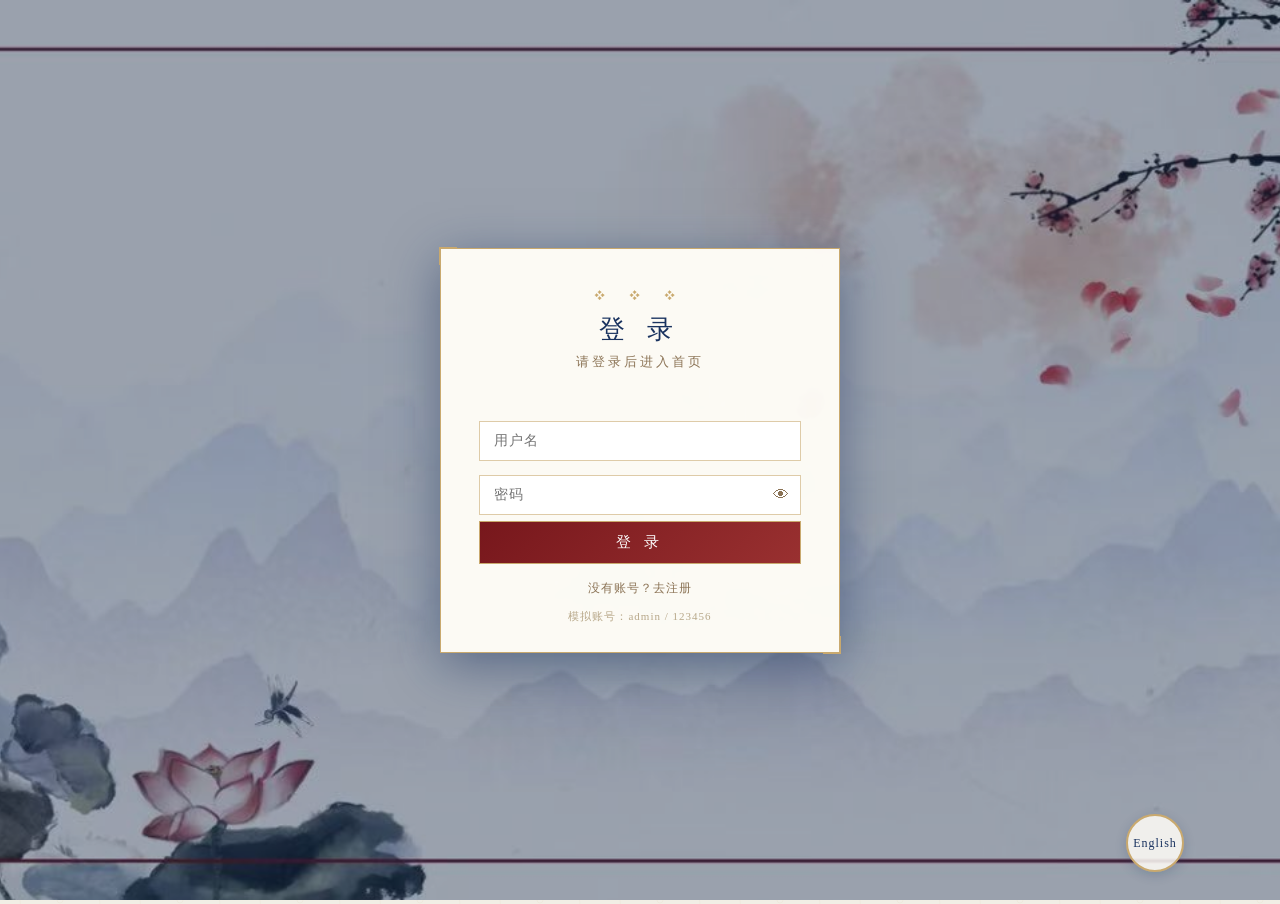
==== commit fe1b65d1: "update" ====
--- a/frontend/index.html
+++ b/frontend/index.html
@@ -151,6 +151,26 @@
     </style>
 </head>
 <body data-page="home">
+    <!-- 登录门禁（未登录先显示此层，登录成功才进入首页） -->
+    <div class="gate" id="gate">
+        <div class="gate-card">
+            <div class="gate-title-deco">❖ ❖ ❖</div>
+            <div class="gate-title" data-i18n="auth.gateTitle">千 年 诗 境</div>
+            <div class="gate-sub" data-i18n="auth.gateSub">请登录后进入首页</div>
+            <div class="auth-err" id="gateErr"></div>
+            <input class="auth-field" id="gateUser" placeholder="用户名" autocomplete="off" data-i18n-placeholder="auth.user">
+            <div class="pwd-wrap">
+                <input class="auth-field" id="gatePass" type="password" placeholder="密码" data-i18n-placeholder="auth.pass">
+                <button class="pwd-eye" id="gateEye" type="button" aria-label="显示密码">👁</button>
+            </div>
+            <div class="pwd-hint" id="gatePwdHint" data-i18n="auth.pwdHint" style="display:none">至少 8 位，需含两种字符（字母/数字/符号）</div>
+            <input class="auth-field" id="gatePass2" type="password" placeholder="确认密码" style="display:none" data-i18n-placeholder="auth.pass2">
+            <button class="auth-submit" id="gateSubmit" data-i18n="auth.submit">登 录</button>
+            <div class="auth-switch" id="gateSwitch" data-i18n="auth.toReg">没有账号？去注册</div>
+            <div class="auth-hint" data-i18n="auth.hint">模拟账号：admin / 123456</div>
+        </div>
+    </div>
+
     <nav class="nav">
         <a href="index.html" class="logo" data-i18n="logo">千年诗境</a>
         <a href="dynasty.html" data-page="dynasty" data-i18n="nav.dynasty">朝代分析</a>
@@ -251,5 +271,86 @@
             }, 600);
         }
     </script>
+
+    <!-- 登录门禁逻辑 -->
+    <script>
+        (function () {
+            const gate = document.getElementById('gate');
+            // 打开前端总是先显示登录门禁
+            gate.style.display = 'flex';
+
+            const logged = localStorage.getItem('poetry_user');
+            const title = document.querySelector('#gate .gate-title');
+            const sub = document.querySelector('#gate .gate-sub');
+            const err = document.getElementById('gateErr');
+            const uIn = document.getElementById('gateUser');
+            const pIn = document.getElementById('gatePass');
+            const pass2 = document.getElementById('gatePass2');
+            const submit = document.getElementById('gateSubmit');
+            const sw = document.getElementById('gateSwitch');
+            const hint = document.querySelector('#gate .auth-hint');
+            const pwdHint = document.getElementById('gatePwdHint');
+            const eye = document.getElementById('gateEye');
+
+            if (logged) {
+                // 已登录：无需重新输密码，直接进入
+                function renderLoggedIn() {
+                    title.innerHTML = t('auth.gateTitle');
+                    sub.innerHTML = t('auth.welcomeBack') + '，' + logged;
+                    uIn.style.display = 'none';
+                    pIn.style.display = 'none';
+                    pass2.style.display = 'none';
+                    sw.style.display = 'none';
+                    hint.style.display = 'none';
+                    pwdHint.style.display = 'none';
+                    eye.style.display = 'none';
+                    err.textContent = '';
+                    submit.innerHTML = t('auth.enter');
+                }
+                renderLoggedIn();
+                submit.onclick = () => { gate.style.display = 'none'; };
+                window.addEventListener('langchange', renderLoggedIn);
+            } else {
+                // 未登录：登录 / 注册
+                let mode = 'login';
+                function setMode(m) {
+                    mode = m;
+                    title.innerHTML = t(m === 'login' ? 'auth.title' : 'auth.titleReg');
+                    submit.innerHTML = t(m === 'login' ? 'auth.submit' : 'auth.submitReg');
+                    sw.innerHTML = t(m === 'login' ? 'auth.toReg' : 'auth.toLogin');
+                    pass2.style.display = m === 'login' ? 'none' : 'block';
+                    pwdHint.style.display = m === 'login' ? 'none' : 'block';
+                    err.textContent = '';
+                }
+                // 密码防偷窥（仅切换明文/密文，图标不变）
+                eye.onclick = () => {
+                    pIn.type = pIn.type === 'password' ? 'text' : 'password';
+                };
+                sw.onclick = () => setMode(mode === 'login' ? 'register' : 'login');
+                submit.onclick = () => {
+                    const u = uIn.value.trim();
+                    const p = pIn.value;
+                    const p2 = pass2.value;
+                    err.textContent = '';
+                    if (!u || !p) { err.textContent = t('auth.errFill'); return; }
+                    const users = JSON.parse(localStorage.getItem('poetry_users') || '[]');
+                    if (mode === 'register') {
+                        if (pwdError(p)) { err.textContent = pwdError(p); return; }
+                        if (p !== p2) { err.textContent = t('auth.errMatch'); return; }
+                        if (users.some(x => x.u === u)) { err.textContent = t('auth.errExists'); return; }
+                        users.push({ u, p });
+                        localStorage.setItem('poetry_users', JSON.stringify(users));
+                    } else {
+                        const user = users.find(x => x.u === u && x.p === p);
+                        if (!user) { err.textContent = t('auth.errWrong'); return; }
+                    }
+                    localStorage.setItem('poetry_user', u);
+                    gate.style.display = 'none';   // 登录成功，进入首页
+                    if (window.renderAuth) window.renderAuth();
+                };
+                window.addEventListener('langchange', () => setMode(mode));
+            }
+        })();
+    </script>
 </body>
 </html>
--- a/frontend/css/style.css
+++ b/frontend/css/style.css
@@ -8,7 +8,7 @@
     position: fixed;
     bottom: 28px;
     right: 96px;
-    z-index: 300;
+    z-index: 4000;
     width: 58px;
     height: 58px;
     border-radius: 50%;
@@ -431,3 +431,244 @@
 .chart-empty .icon { font-size: 40px; margin-bottom: 15px; opacity: 0.6; }
 .chart-empty .text { font-size: 15px; }
 .chart-empty .sub { font-size: 12px; margin-top: 8px; color: #c9b896; letter-spacing: 1px; }
+
+/* ===== 登录/注册模态框 + 用户菜单 ===== */
+.auth-box {
+    margin-left: auto;
+    display: flex;
+    align-items: center;
+    position: relative;
+    z-index: 10;
+}
+.auth-btn {
+    background: transparent;
+    border: 1px solid var(--gold);
+    color: var(--gold-light);
+    font-family: "STKaiti", "KaiTi", serif;
+    font-size: 14px;
+    letter-spacing: 3px;
+    padding: 6px 20px;
+    cursor: pointer;
+    transition: all 0.25s;
+}
+.auth-btn:hover { background: var(--gold); color: var(--ink-blue); }
+
+.auth-user {
+    display: flex;
+    align-items: center;
+    gap: 6px;
+    cursor: pointer;
+    padding: 6px 14px;
+    font-family: "STKaiti", "KaiTi", serif;
+    font-size: 14px;
+    letter-spacing: 2px;
+    color: var(--gold-light);
+    border: 1px solid rgba(201, 169, 110, 0.5);
+    position: relative;
+    user-select: none;
+}
+.auth-user:hover { background: rgba(201, 169, 110, 0.15); color: #fff; }
+.auth-user .caret { font-size: 10px; }
+
+.auth-menu {
+    position: absolute;
+    top: 100%;
+    right: 0;
+    min-width: 130px;
+    background: rgba(255, 253, 247, 0.97);
+    border: 1px solid var(--gold);
+    box-shadow: 0 6px 18px rgba(25, 50, 95, 0.2);
+    display: none;
+    z-index: 999;
+}
+.auth-user.open .auth-menu { display: block; }
+.auth-menu a {
+    display: block;
+    padding: 10px 16px;
+    color: var(--ink-blue);
+    text-decoration: none;
+    font-family: "STKaiti", "KaiTi", serif;
+    font-size: 13px;
+    letter-spacing: 2px;
+    border-bottom: 1px solid rgba(201, 169, 110, 0.2);
+}
+.auth-menu a:hover { background: rgba(201, 169, 110, 0.15); color: var(--crimson); }
+.auth-menu a:last-child { border-bottom: none; }
+
+/* 模态框遮罩 */
+.auth-mask {
+    position: fixed;
+    inset: 0;
+    background: rgba(25, 50, 95, 0.45);
+    z-index: 2000;
+    display: none;
+    align-items: center;
+    justify-content: center;
+}
+.auth-modal {
+    width: 340px;
+    max-width: 92vw;
+    background: rgba(255, 253, 247, 0.98);
+    border: 1px solid var(--gold);
+    padding: 34px 34px 26px;
+    position: relative;
+    box-shadow: 0 10px 40px rgba(25, 50, 95, 0.4);
+    text-align: center;
+}
+.auth-modal::before, .auth-modal::after {
+    content: '';
+    position: absolute;
+    width: 14px; height: 14px;
+    border: 2px solid var(--gold);
+}
+.auth-modal::before { top: -2px; left: -2px; border-right: none; border-bottom: none; }
+.auth-modal::after { bottom: -2px; right: -2px; border-left: none; border-top: none; }
+.auth-title {
+    font-family: "STKaiti", "KaiTi", serif;
+    font-size: 22px;
+    color: var(--ink-blue);
+    letter-spacing: 6px;
+    margin-bottom: 24px;
+}
+.auth-field {
+    width: 100%;
+    padding: 11px 14px;
+    margin-bottom: 14px;
+    border: 1px solid rgba(201, 169, 110, 0.6);
+    background: #fff;
+    color: #2a2a2a;
+    font-size: 14px;
+    font-family: "STKaiti", "KaiTi", serif;
+    letter-spacing: 1px;
+    outline: none;
+}
+.auth-field:focus { border-color: var(--gold); box-shadow: 0 0 0 2px rgba(201,169,110,0.2); }
+.auth-submit {
+    width: 100%;
+    padding: 11px;
+    margin-top: 6px;
+    background: linear-gradient(135deg, var(--crimson), #993030);
+    color: #fff;
+    border: 1px solid var(--gold);
+    font-family: "STKaiti", "KaiTi", serif;
+    font-size: 15px;
+    letter-spacing: 5px;
+    cursor: pointer;
+    transition: all 0.25s;
+}
+.auth-submit:hover { background: linear-gradient(135deg, #993030, var(--crimson)); }
+.auth-switch {
+    margin-top: 16px;
+    font-size: 12px;
+    color: #8b7355;
+    cursor: pointer;
+    letter-spacing: 1px;
+}
+.auth-switch:hover { color: var(--crimson); }
+.auth-err {
+    min-height: 18px;
+    font-size: 12px;
+    color: var(--crimson);
+    margin-bottom: 6px;
+    letter-spacing: 1px;
+}
+.auth-close {
+    position: absolute;
+    top: 10px;
+    right: 12px;
+    background: none;
+    border: none;
+    font-size: 20px;
+    color: #8b7355;
+    cursor: pointer;
+    line-height: 1;
+}
+.auth-close:hover { color: var(--crimson); }
+.auth-hint {
+    font-size: 11px;
+    color: #b8a88a;
+    margin-top: 12px;
+    letter-spacing: 1px;
+}
+.auth-hint b { color: var(--gold); font-weight: normal; }
+
+/* ===== 首页登录门禁（全屏，背景第二张图） ===== */
+.gate {
+    position: fixed;
+    inset: 0;
+    z-index: 3000;
+    background: url('../img/bg-2.jpg') center/cover no-repeat fixed;
+    display: none;
+    align-items: center;
+    justify-content: center;
+}
+.gate::before {
+    content: '';
+    position: absolute;
+    inset: 0;
+    background: rgba(25, 50, 95, 0.42);
+}
+.gate-card {
+    position: relative;
+    width: 400px;
+    max-width: 92vw;
+    background: rgba(255, 253, 247, 0.97);
+    border: 1px solid var(--gold);
+    padding: 40px 38px 28px;
+    text-align: center;
+    box-shadow: 0 12px 48px rgba(25, 50, 95, 0.5);
+}
+.gate-card::before, .gate-card::after {
+    content: '';
+    position: absolute;
+    width: 16px; height: 16px;
+    border: 2px solid var(--gold);
+}
+.gate-card::before { top: -2px; left: -2px; border-right: none; border-bottom: none; }
+.gate-card::after { bottom: -2px; right: -2px; border-left: none; border-top: none; }
+.gate-title {
+    font-family: "STKaiti", "KaiTi", serif;
+    font-size: 26px;
+    color: var(--ink-blue);
+    letter-spacing: 8px;
+    margin-bottom: 6px;
+}
+.gate-sub {
+    font-size: 13px;
+    color: #8b7355;
+    letter-spacing: 3px;
+    margin-bottom: 26px;
+}
+.gate-title-deco {
+    color: var(--gold);
+    font-size: 12px;
+    letter-spacing: 10px;
+    margin-bottom: 8px;
+}
+
+/* 密码输入框：右侧防偷窥眼睛 + 下方要求提示 */
+.pwd-wrap { position: relative; }
+.pwd-wrap .auth-field { margin-bottom: 0; padding-right: 42px; }
+.pwd-eye {
+    position: absolute;
+    right: 8px;
+    top: 50%;
+    transform: translateY(-50%);
+    background: none;
+    border: none;
+    cursor: pointer;
+    font-size: 16px;
+    color: #8b7355;
+    line-height: 1;
+    padding: 4px;
+}
+.pwd-eye:hover { color: var(--crimson); }
+.pwd-hint {
+    text-align: left;
+    font-size: 11px;
+    color: #b8a88a;
+    margin: 6px 0 14px 2px;
+    letter-spacing: 1px;
+    line-height: 1.5;
+}
+
